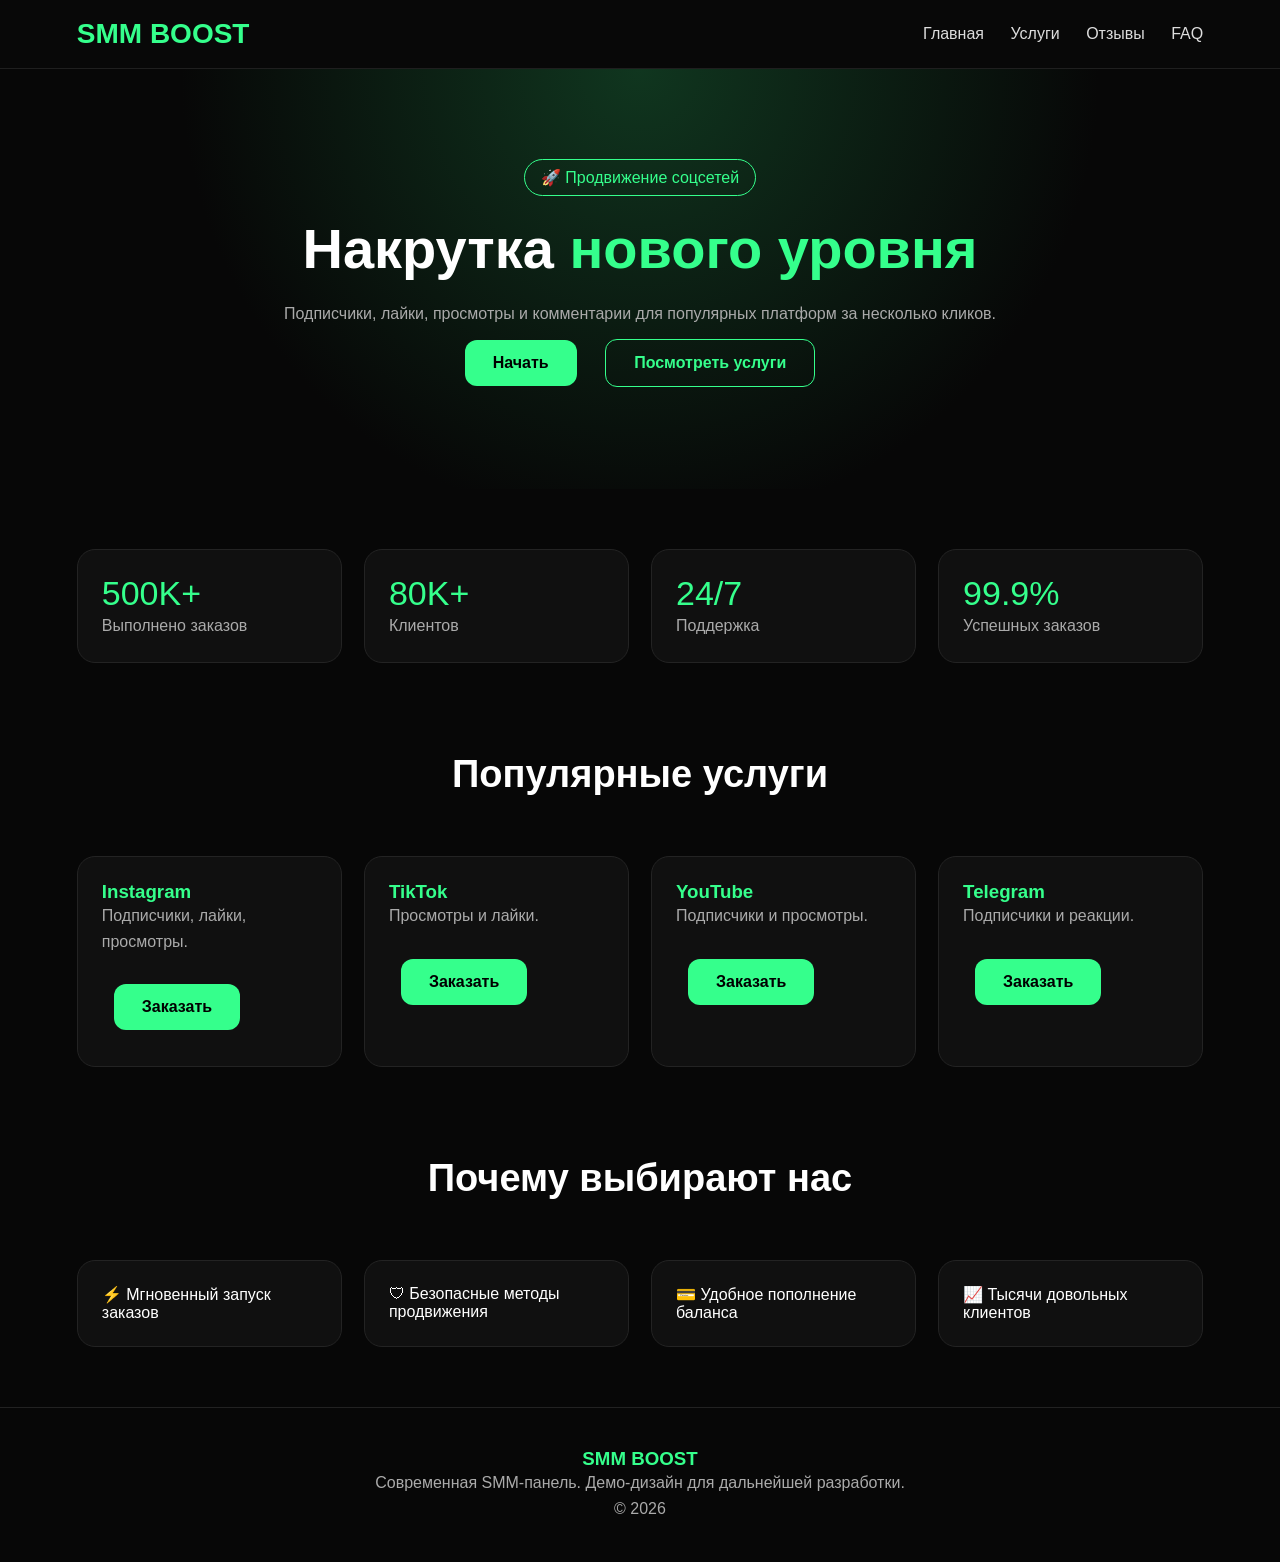
==== index.html @ 0cc07afc "Add files via upload" ====
<!DOCTYPE html>
<html lang="ru">
<head>
<meta charset="UTF-8">
<meta name="viewport" content="width=device-width,initial-scale=1">
<title>SMM Boost</title>
<style>
*{margin:0;padding:0;box-sizing:border-box}
body{font-family:-apple-system,BlinkMacSystemFont,Arial,sans-serif;background:#070707;color:#fff}
header{position:sticky;top:0;display:flex;justify-content:space-between;align-items:center;padding:18px 6%;background:rgba(10,10,10,.75);backdrop-filter:blur(10px);border-bottom:1px solid #1f1f1f}
.logo{font-weight:800;font-size:28px;color:#35ff8c}
nav a{color:#ddd;text-decoration:none;margin-left:22px}
.hero{padding:90px 6%;text-align:center;background:radial-gradient(circle at top,#10361f,#070707 60%)}
.badge{display:inline-block;padding:8px 16px;border:1px solid #35ff8c;border-radius:999px;color:#35ff8c}
h1{font-size:56px;margin:20px 0}.green{color:#35ff8c}
p{color:#aaa;line-height:1.6}
.btn{display:inline-block;margin:12px;padding:14px 28px;border-radius:12px;text-decoration:none;font-weight:700}
.primary{background:#35ff8c;color:#000}.secondary{border:1px solid #35ff8c;color:#35ff8c}
.wrap{max-width:1200px;margin:auto}
.grid{display:grid;grid-template-columns:repeat(auto-fit,minmax(230px,1fr));gap:22px;padding:60px 6%}
.card{background:#101010;border:1px solid #232323;border-radius:18px;padding:24px;transition:.2s}
.card:hover{transform:translateY(-6px);border-color:#35ff8c}
.card h3,.stat{color:#35ff8c}
.section-title{text-align:center;font-size:38px;padding-top:30px}
footer{border-top:1px solid #222;padding:40px 6%;text-align:center;color:#888}
</style>
</head>
<body>
<header>
<div class="logo">SMM BOOST</div>
<nav>
<a href="#">Главная</a>
<a href="#">Услуги</a>
<a href="#">Отзывы</a>
<a href="#">FAQ</a>
</nav>
</header>

<section class="hero">
<div class="wrap">
<div class="badge">🚀 Продвижение соцсетей</div>
<h1>Накрутка <span class="green">нового уровня</span></h1>
<p>Подписчики, лайки, просмотры и комментарии для популярных платформ за несколько кликов.</p>
<a class="btn primary" href="#">Начать</a>
<a class="btn secondary" href="#">Посмотреть услуги</a>
</div>
</section>

<section class="grid">
<div class="card"><div class="stat" style="font-size:34px">500K+</div><p>Выполнено заказов</p></div>
<div class="card"><div class="stat" style="font-size:34px">80K+</div><p>Клиентов</p></div>
<div class="card"><div class="stat" style="font-size:34px">24/7</div><p>Поддержка</p></div>
<div class="card"><div class="stat" style="font-size:34px">99.9%</div><p>Успешных заказов</p></div>
</section>

<h2 class="section-title">Популярные услуги</h2>
<section class="grid">
<div class="card"><h3>Instagram</h3><p>Подписчики, лайки, просмотры.</p><br><a class="btn primary" href="#">Заказать</a></div>
<div class="card"><h3>TikTok</h3><p>Просмотры и лайки.</p><br><a class="btn primary" href="#">Заказать</a></div>
<div class="card"><h3>YouTube</h3><p>Подписчики и просмотры.</p><br><a class="btn primary" href="#">Заказать</a></div>
<div class="card"><h3>Telegram</h3><p>Подписчики и реакции.</p><br><a class="btn primary" href="#">Заказать</a></div>
</section>

<h2 class="section-title">Почему выбирают нас</h2>
<section class="grid">
<div class="card">⚡ Мгновенный запуск заказов</div>
<div class="card">🛡 Безопасные методы продвижения</div>
<div class="card">💳 Удобное пополнение баланса</div>
<div class="card">📈 Тысячи довольных клиентов</div>
</section>

<footer>
<h3 style="color:#35ff8c">SMM BOOST</h3>
<p>Современная SMM-панель. Демо-дизайн для дальнейшей разработки.</p>
<p>© 2026</p>
</footer>
</body>
</html>
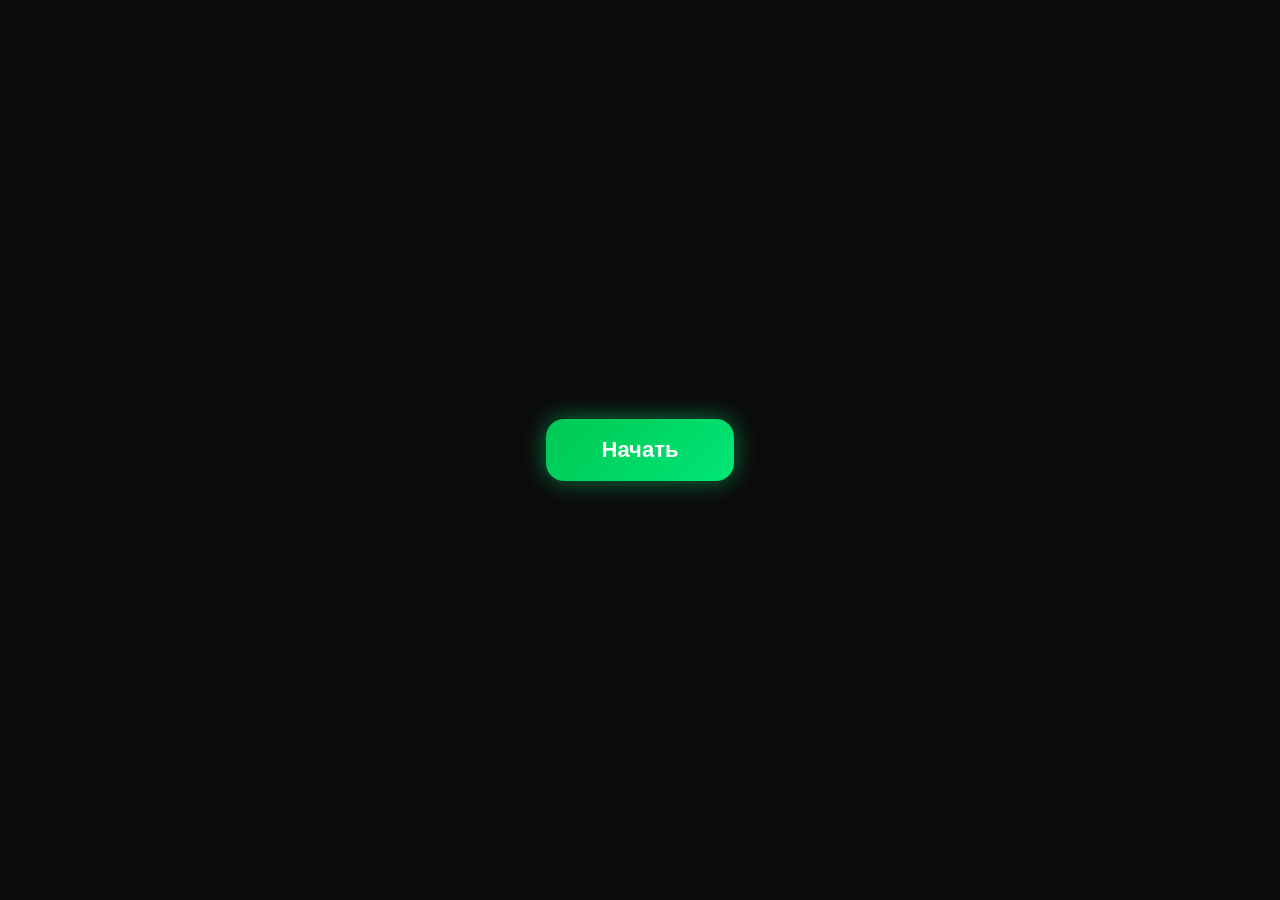
==== commit 8b7df0d8: "Add files via upload" ====
--- a/index.html
+++ b/index.html
@@ -1,78 +1,48 @@
+
 <!DOCTYPE html>
 <html lang="ru">
 <head>
 <meta charset="UTF-8">
-<meta name="viewport" content="width=device-width,initial-scale=1">
-<title>SMM Boost</title>
+<meta name="viewport" content="width=device-width, initial-scale=1.0">
+<title>Главная</title>
 <style>
-*{margin:0;padding:0;box-sizing:border-box}
-body{font-family:-apple-system,BlinkMacSystemFont,Arial,sans-serif;background:#070707;color:#fff}
-header{position:sticky;top:0;display:flex;justify-content:space-between;align-items:center;padding:18px 6%;background:rgba(10,10,10,.75);backdrop-filter:blur(10px);border-bottom:1px solid #1f1f1f}
-.logo{font-weight:800;font-size:28px;color:#35ff8c}
-nav a{color:#ddd;text-decoration:none;margin-left:22px}
-.hero{padding:90px 6%;text-align:center;background:radial-gradient(circle at top,#10361f,#070707 60%)}
-.badge{display:inline-block;padding:8px 16px;border:1px solid #35ff8c;border-radius:999px;color:#35ff8c}
-h1{font-size:56px;margin:20px 0}.green{color:#35ff8c}
-p{color:#aaa;line-height:1.6}
-.btn{display:inline-block;margin:12px;padding:14px 28px;border-radius:12px;text-decoration:none;font-weight:700}
-.primary{background:#35ff8c;color:#000}.secondary{border:1px solid #35ff8c;color:#35ff8c}
-.wrap{max-width:1200px;margin:auto}
-.grid{display:grid;grid-template-columns:repeat(auto-fit,minmax(230px,1fr));gap:22px;padding:60px 6%}
-.card{background:#101010;border:1px solid #232323;border-radius:18px;padding:24px;transition:.2s}
-.card:hover{transform:translateY(-6px);border-color:#35ff8c}
-.card h3,.stat{color:#35ff8c}
-.section-title{text-align:center;font-size:38px;padding-top:30px}
-footer{border-top:1px solid #222;padding:40px 6%;text-align:center;color:#888}
+body{
+margin:0;
+display:flex;
+justify-content:center;
+align-items:center;
+height:100vh;
+background:#0b0b0b;
+font-family:Arial,sans-serif;
+}
+button{
+padding:18px 56px;
+font-size:22px;
+font-weight:bold;
+color:#fff;
+background:linear-gradient(135deg,#00c853,#00e676);
+border:none;
+border-radius:18px;
+cursor:pointer;
+transition:.3s;
+box-shadow:0 0 25px rgba(0,255,140,.45);
+position:relative;
+overflow:hidden;
+}
+button:hover{transform:scale(1.05)}
+button:before{
+content:"";
+position:absolute;
+top:0;left:-120%;
+width:60%;height:100%;
+background:linear-gradient(90deg,transparent,rgba(255,255,255,.5),transparent);
+transform:skewX(-20deg);
+animation:s 2.5s infinite;
+}
+@keyframes s{to{left:160%}}
 </style>
 </head>
 <body>
-<header>
-<div class="logo">SMM BOOST</div>
-<nav>
-<a href="#">Главная</a>
-<a href="#">Услуги</a>
-<a href="#">Отзывы</a>
-<a href="#">FAQ</a>
-</nav>
-</header>
-
-<section class="hero">
-<div class="wrap">
-<div class="badge">🚀 Продвижение соцсетей</div>
-<h1>Накрутка <span class="green">нового уровня</span></h1>
-<p>Подписчики, лайки, просмотры и комментарии для популярных платформ за несколько кликов.</p>
-<a class="btn primary" href="#">Начать</a>
-<a class="btn secondary" href="#">Посмотреть услуги</a>
-</div>
-</section>
-
-<section class="grid">
-<div class="card"><div class="stat" style="font-size:34px">500K+</div><p>Выполнено заказов</p></div>
-<div class="card"><div class="stat" style="font-size:34px">80K+</div><p>Клиентов</p></div>
-<div class="card"><div class="stat" style="font-size:34px">24/7</div><p>Поддержка</p></div>
-<div class="card"><div class="stat" style="font-size:34px">99.9%</div><p>Успешных заказов</p></div>
-</section>
-
-<h2 class="section-title">Популярные услуги</h2>
-<section class="grid">
-<div class="card"><h3>Instagram</h3><p>Подписчики, лайки, просмотры.</p><br><a class="btn primary" href="#">Заказать</a></div>
-<div class="card"><h3>TikTok</h3><p>Просмотры и лайки.</p><br><a class="btn primary" href="#">Заказать</a></div>
-<div class="card"><h3>YouTube</h3><p>Подписчики и просмотры.</p><br><a class="btn primary" href="#">Заказать</a></div>
-<div class="card"><h3>Telegram</h3><p>Подписчики и реакции.</p><br><a class="btn primary" href="#">Заказать</a></div>
-</section>
-
-<h2 class="section-title">Почему выбирают нас</h2>
-<section class="grid">
-<div class="card">⚡ Мгновенный запуск заказов</div>
-<div class="card">🛡 Безопасные методы продвижения</div>
-<div class="card">💳 Удобное пополнение баланса</div>
-<div class="card">📈 Тысячи довольных клиентов</div>
-</section>
-
-<footer>
-<h3 style="color:#35ff8c">SMM BOOST</h3>
-<p>Современная SMM-панель. Демо-дизайн для дальнейшей разработки.</p>
-<p>© 2026</p>
-</footer>
+<button onclick="location.href='services.html'">Начать</button>
 </body>
-</html>+</html>
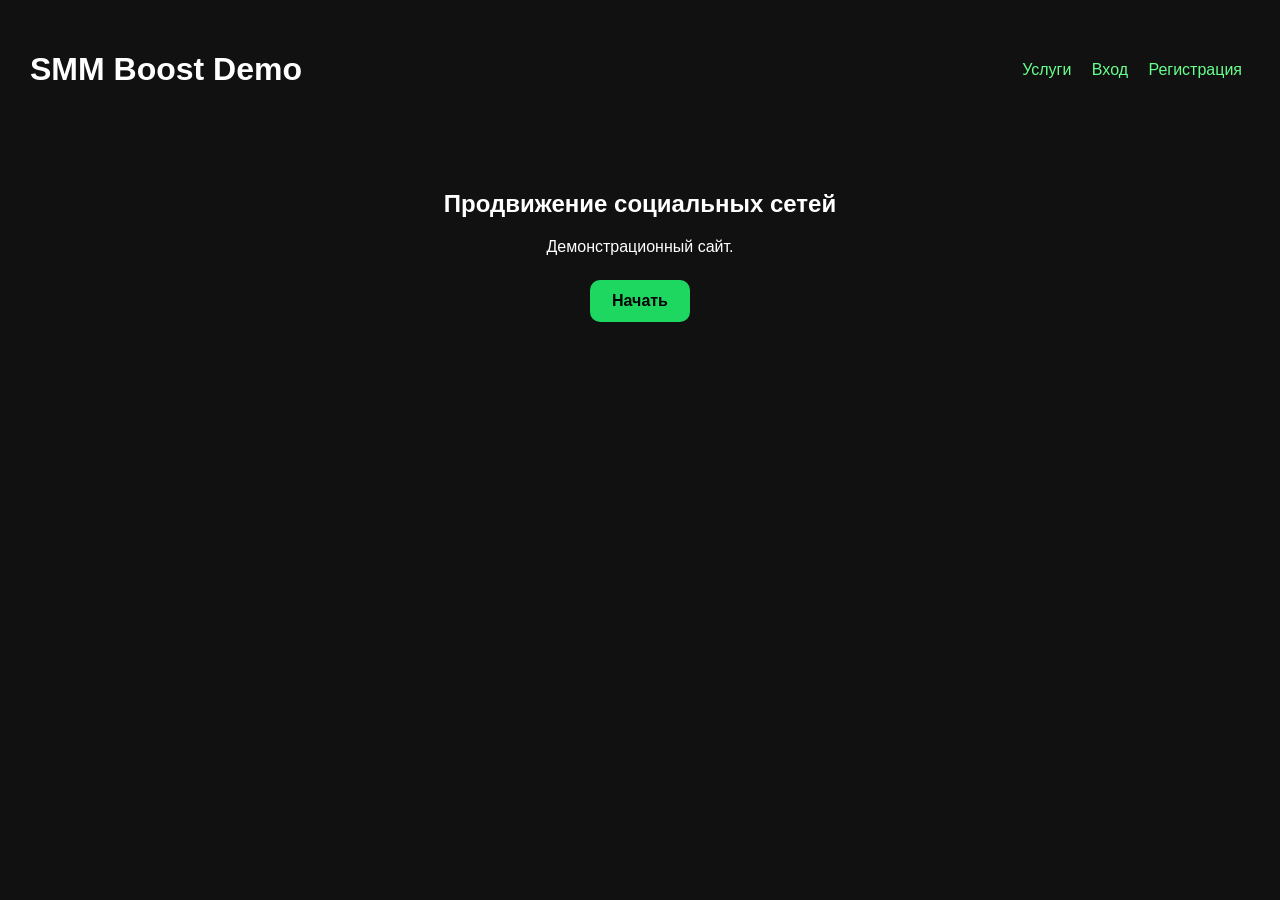
==== commit 186eca61: "Add files via upload" ====
--- a/index.html
+++ b/index.html
@@ -1,48 +1,10 @@
-
-<!DOCTYPE html>
-<html lang="ru">
-<head>
-<meta charset="UTF-8">
-<meta name="viewport" content="width=device-width, initial-scale=1.0">
-<title>Главная</title>
-<style>
-body{
-margin:0;
-display:flex;
-justify-content:center;
-align-items:center;
-height:100vh;
-background:#0b0b0b;
-font-family:Arial,sans-serif;
-}
-button{
-padding:18px 56px;
-font-size:22px;
-font-weight:bold;
-color:#fff;
-background:linear-gradient(135deg,#00c853,#00e676);
-border:none;
-border-radius:18px;
-cursor:pointer;
-transition:.3s;
-box-shadow:0 0 25px rgba(0,255,140,.45);
-position:relative;
-overflow:hidden;
-}
-button:hover{transform:scale(1.05)}
-button:before{
-content:"";
-position:absolute;
-top:0;left:-120%;
-width:60%;height:100%;
-background:linear-gradient(90deg,transparent,rgba(255,255,255,.5),transparent);
-transform:skewX(-20deg);
-animation:s 2.5s infinite;
-}
-@keyframes s{to{left:160%}}
-</style>
-</head>
-<body>
-<button onclick="location.href='services.html'">Начать</button>
-</body>
-</html>
+<!doctype html><html lang="ru"><head><meta charset="utf-8"><title>SMM Boost</title><link rel="stylesheet" href="style.css"></head>
+<body><header><h1>SMM Boost Demo</h1><nav>
+<a href="services.html">Услуги</a>
+<a href="login.html">Вход</a>
+<a href="register.html">Регистрация</a>
+</nav></header>
+<main class="center"><h2>Продвижение социальных сетей</h2>
+<p>Демонстрационный сайт.</p>
+<a class="btn" href="services.html">Начать</a>
+</main></body></html>
--- a/style.css
+++ b/style.css
@@ -0,0 +1 @@
+body{font-family:Arial;background:#111;color:#fff;margin:0;padding:30px}header{display:flex;justify-content:space-between;align-items:center}nav a,a{color:#67ff8d;margin:8px;text-decoration:none}.center{text-align:center;margin-top:80px}.btn,button{display:inline-block;background:#1ed760;color:#000;padding:12px 22px;border:none;border-radius:10px;font-weight:bold;cursor:pointer}input{display:block;margin:10px 0;padding:10px;width:280px}.card{background:#1d1d1d;padding:20px;border-radius:12px;margin:15px 0}
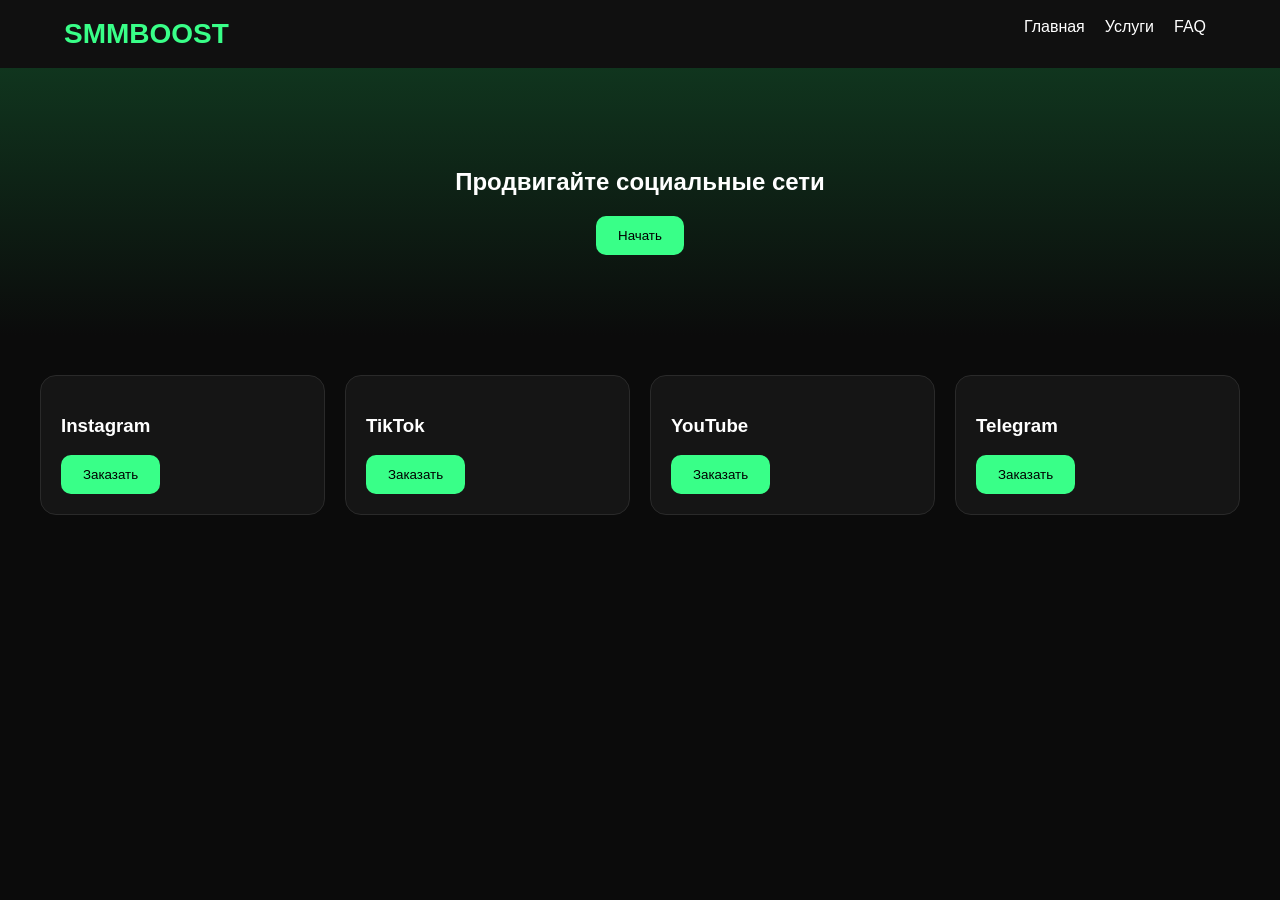
==== commit eecb56bf: "Add files via upload" ====
--- a/index.html
+++ b/index.html
@@ -1,10 +1,22 @@
-<!doctype html><html lang="ru"><head><meta charset="utf-8"><title>SMM Boost</title><link rel="stylesheet" href="style.css"></head>
-<body><header><h1>SMM Boost Demo</h1><nav>
-<a href="services.html">Услуги</a>
-<a href="login.html">Вход</a>
-<a href="register.html">Регистрация</a>
-</nav></header>
-<main class="center"><h2>Продвижение социальных сетей</h2>
-<p>Демонстрационный сайт.</p>
-<a class="btn" href="services.html">Начать</a>
-</main></body></html>+<!DOCTYPE html>
+<html lang="ru"><head><meta charset="UTF-8"><meta name="viewport" content="width=device-width,initial-scale=1">
+<title>SMMBOOST Demo</title>
+<style>
+body{margin:0;font-family:Arial;background:#0b0b0b;color:#fff}
+header{display:flex;justify-content:space-between;padding:18px 5%;background:#101010}
+.logo{color:#39ff88;font-size:28px;font-weight:bold}
+nav a{color:#fff;margin:0 10px;text-decoration:none}
+.hero{padding:80px 5%;text-align:center;background:linear-gradient(#10351e,#0b0b0b)}
+.btn{background:#39ff88;color:#000;padding:12px 22px;border:none;border-radius:10px}
+.grid{display:grid;grid-template-columns:repeat(auto-fit,minmax(220px,1fr));gap:20px;padding:40px}
+.card{background:#151515;border:1px solid #2a2a2a;border-radius:16px;padding:20px}
+</style></head><body>
+<header><div class="logo">SMMBOOST</div><nav><a href="#">Главная</a><a href="#">Услуги</a><a href="#">FAQ</a></nav></header>
+<section class="hero"><h1>Продвигайте социальные сети</h1><button class="btn" onclick="alert('Демо')">Начать</button></section>
+<div class="grid">
+<div class="card"><h3>Instagram</h3><button class="btn">Заказать</button></div>
+<div class="card"><h3>TikTok</h3><button class="btn">Заказать</button></div>
+<div class="card"><h3>YouTube</h3><button class="btn">Заказать</button></div>
+<div class="card"><h3>Telegram</h3><button class="btn">Заказать</button></div>
+</div>
+</body></html>
